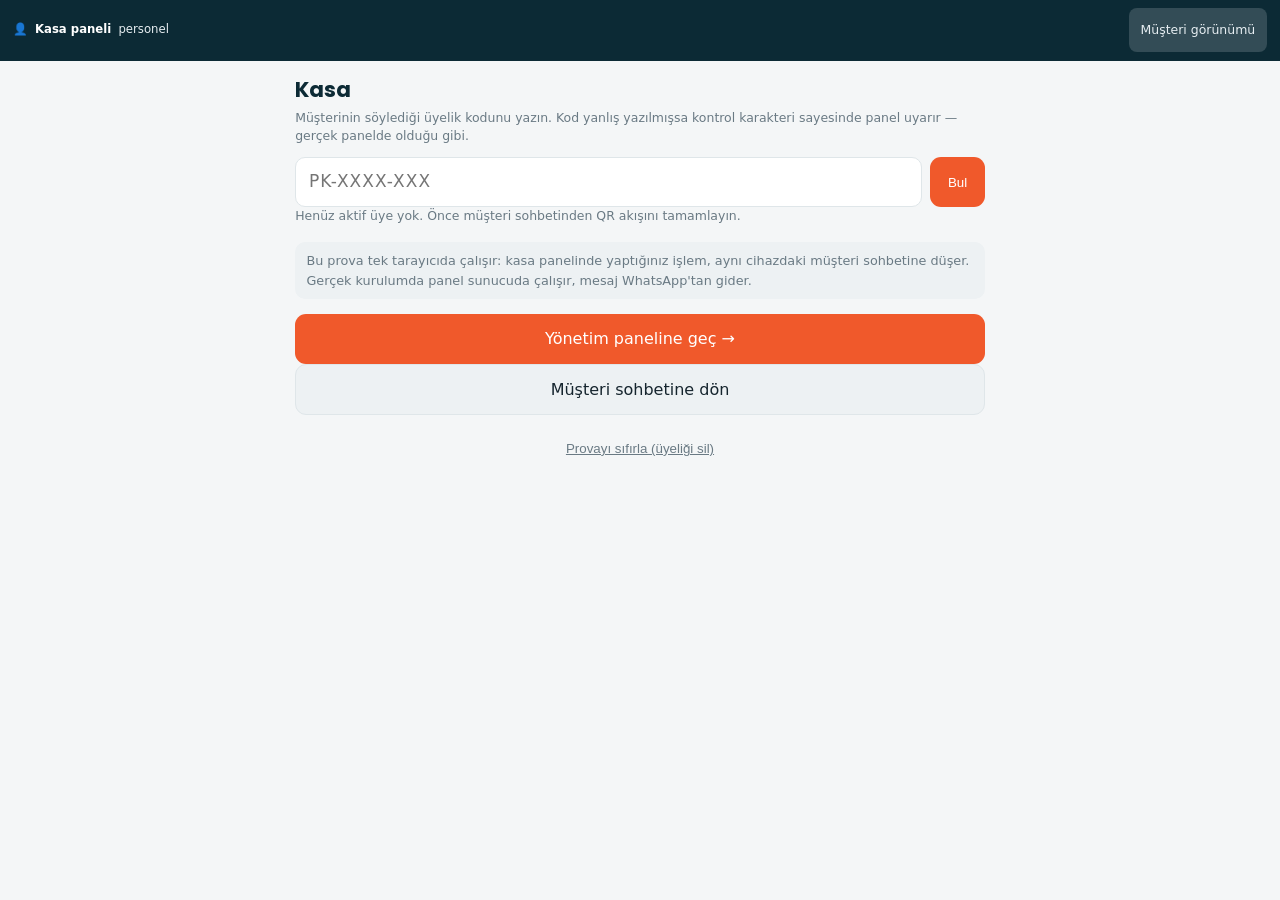
==== kasa/index.html @ e41f163e "Peçko sadakat provası: üye uygulaması sürümü Prova kendi deposuna taşındı. Önceki yeri, ilgisiz bir " ====
<!doctype html>
<html lang="tr">
<head>
<meta charset="utf-8">
<meta name="viewport" content="width=device-width, initial-scale=1, viewport-fit=cover">
<meta name="robots" content="noindex, nofollow">
<meta name="theme-color" content="#4A2C2A">
<link rel="icon" href="data:image/svg+xml,%3Csvg xmlns='http://www.w3.org/2000/svg' viewBox='0 0 100 100'%3E%3Ctext y='.9em' font-size='90'%3E%F0%9F%8E%82%3C/text%3E%3C/svg%3E">
<title>Kasa paneli · Peçko Fırın</title>
<link rel="stylesheet" href="../marka.css">
<link rel="stylesheet" href="../ortak.css">
<style>
.urlbar.staff{background:var(--cocoa)}
.codein{display:flex;gap:.5rem}
.codein input{flex:1;padding:.7rem .8rem;border:1px solid var(--line);border-radius:10px;font:inherit;
  font-size:17px;min-height:50px;letter-spacing:.06em;text-transform:uppercase;background:var(--card);color:var(--ink)}
.codein .btn{width:auto;flex:0 0 auto;padding:.7rem 1.1rem}
.tutar{display:grid;gap:.5rem;margin-top:.8rem}
.tutar label{font-size:.82rem;font-weight:600;color:var(--cocoa)}
/* Yalnızca tutar alanı: seçim kutusuna uygularsa kutu tüm satırı kaplar. */
.tutar input[type=number]{width:100%;padding:.7rem .8rem;border:1px solid var(--line);border-radius:10px;
  font:inherit;font-size:17px;min-height:50px;background:var(--card);color:var(--ink);text-align:right;
  font-variant-numeric:tabular-nums}
/* Bakiye kutusu kasadaki en kritik bilgi: ne kadarı kullanılabilir. */
.bkutu{border:1px solid var(--line);border-radius:12px;padding:.75rem .8rem;background:var(--card);
  margin-top:.7rem}
.bkutu .buyuk{font-size:1.5rem;font-weight:700;color:var(--cocoa);font-variant-numeric:tabular-nums}
.bkutu .satir{display:flex;align-items:baseline;gap:.5rem;font-size:.84rem;color:var(--muted)}
.bkutu .satir b{margin-left:auto;color:var(--ink);font-variant-numeric:tabular-nums}
.bkutu.yok{opacity:.55}
.sayac{display:flex;gap:.25rem;margin:.55rem 0 .2rem}
.sayac i{flex:1;height:9px;border-radius:999px;background:var(--line);font-style:normal}
.sayac i.on{background:var(--brand)}
</style>
</head>
<body>
<div class="app">
  <header class="urlbar staff">👤 <b>Kasa paneli</b><span>personel</span><a href="../sohbet/">Müşteri görünümü</a></header>
  <div class="body"><div class="pad">
    <h1>Kasa</h1>
    <p class="muted small">Müşterinin söylediği üyelik kodunu yazın. Kod yanlış yazılmışsa kontrol karakteri
      sayesinde panel uyarır — gerçek panelde olduğu gibi.</p>

    <form class="codein" id="lookup">
      <input id="kod" placeholder="PK-XXXX-XXX" autocapitalize="characters" autocomplete="off" spellcheck="false">
      <button class="btn btn-primary" type="submit">Bul</button>
    </form>
    <p class="err" id="err" hidden></p>
    <p class="small muted" id="hint"></p>

    <section class="panel" id="card" hidden>
      <div class="kv">
        <span>Üye <b id="c-code">—</b></span>
        <span>Telefon <b>+90 532 *** ** 67</b></span>
        <span>Instagram <b id="c-ig">—</b></span>
      </div>

      <div class="sayac" id="c-sayac" aria-hidden="true"></div>
      <p class="small muted" style="margin:.1rem 0 0">Alışveriş <b id="c-tur">0/10</b> ·
        bu turda <b id="c-turnet">0,00 TL</b><span id="c-tahmin"></span></p>

      <div class="bkutu" id="c-bkutu">
        <div class="satir">Hediye bakiye <b id="c-bakiye">0,00 TL</b></div>
        <div class="satir" id="c-skt-satir" hidden>Son kullanma <b id="c-skt">—</b></div>
        <div class="satir" id="c-kullanim-satir" hidden>Bu fişte kullanılabilir <b id="c-kullanim">0,00 TL</b></div>
      </div>

      <form class="tutar" id="satis">
        <label for="tutar">Alışveriş tutarı (TL)</label>
        <input id="tutar" type="number" inputmode="decimal" min="0" step="0.01" placeholder="0,00">
        <label class="check" id="bakiye-kutu" hidden>
          <input type="checkbox" id="bakiye-kullan">
          <span id="bakiye-etiket">Hediye bakiyeden düş</span>
        </label>
        <button class="btn btn-primary" type="submit">Alışverişi kaydet</button>
      </form>

      <div class="row">
        <button class="btn btn-sec" id="b-iade">İade işle</button>
        <button class="btn btn-sec" id="b-ig">Instagram paylaşımı geldi</button>
      </div>
      <p class="ok" id="ok" hidden></p>
      <p class="small muted" style="margin:.7rem 0 0">Ödeme alırken müşteriden numaranın son iki hanesini
        isteyin: <b>67</b>.</p>
    </section>

    <div class="note" style="margin-top:1rem">
      Bu prova tek tarayıcıda çalışır: kasa panelinde yaptığınız işlem, aynı cihazdaki müşteri sohbetine düşer.
      Gerçek kurulumda panel sunucuda çalışır, mesaj WhatsApp'tan gider.
    </div>
    <a class="btn btn-primary" href="../panel/">Yönetim paneline geç →</a>
    <a class="btn btn-sec" href="../sohbet/">Müşteri sohbetine dön</a>
    <button class="btn btn-ghost" id="reset" type="button">Provayı sıfırla (üyeliği sil)</button>
  </div></div>
</div>

<script src="../ortak.js"></script>
<script>
(function () {
  var P = window.PECKO, S = P.load();
  var err = document.getElementById('err'), ok = document.getElementById('ok');
  var card = document.getElementById('card'), hint = document.getElementById('hint');

  hint.textContent = S.status === 'active'
    ? 'Şu an kayıtlı üye: ' + S.code
    : 'Henüz aktif üye yok. Önce müşteri sohbetinden QR akışını tamamlayın.';

  function show(msg) { ok.textContent = msg; ok.hidden = false; err.hidden = true; }
  function fail(msg) { err.textContent = msg; err.hidden = false; ok.hidden = true; card.hidden = true; }

  function paint() {
    card.hidden = false;
    var tur = P.turDurumu(S), bakiye = P.aktifBakiye(S), ilk = P.ilkSonKullanma(S);
    document.getElementById('c-code').textContent = S.code;
    document.getElementById('c-ig').textContent = S.ig ? '@' + S.ig : '—';

    // Tur sayacı: 10 kutucuk, dolu olanlar tamamlanan alışverişler.
    var kutular = '';
    for (var i = 0; i < tur.uzunluk; i++) kutular += '<i class="' + (i < tur.alisveris ? 'on' : '') + '"></i>';
    document.getElementById('c-sayac').innerHTML = kutular;
    document.getElementById('c-tur').textContent = tur.alisveris + '/' + tur.uzunluk;
    document.getElementById('c-turnet').textContent = P.tlk(tur.netKurus);
    document.getElementById('c-tahmin').innerHTML = tur.alisveris
      ? ' · şimdi tamamlansa <b>' + P.tlk(tur.tahminiBakiyeKurus) + '</b> bakiye'
      : '';

    document.getElementById('c-bakiye').textContent = P.tlk(bakiye);
    document.getElementById('c-bkutu').classList.toggle('yok', !bakiye);
    var sktSatir = document.getElementById('c-skt-satir');
    sktSatir.hidden = !ilk;
    if (ilk) document.getElementById('c-skt').textContent = P.gunAdi(P.gunKodu(ilk.sonKullanmaTs));
    tutarDegisti();
  }

  // Tutar değiştikçe kullanılabilir bakiye yeniden hesaplanır: tavan brüt
  // tutarın %25'i olduğu için personel ne kadar düşebileceğini anında görür.
  function tutarDegisti() {
    var brut = P.kurus(document.getElementById('tutar').value);
    var kullanilabilir = P.kullanilabilir(S, brut);
    var satir = document.getElementById('c-kullanim-satir');
    var kutu = document.getElementById('bakiye-kutu');
    satir.hidden = !(brut > 0 && P.aktifBakiye(S) > 0);
    document.getElementById('c-kullanim').textContent = P.tlk(kullanilabilir);
    kutu.hidden = !kullanilabilir;
    document.getElementById('bakiye-etiket').textContent =
      'Hediye bakiyeden ' + P.tlk(kullanilabilir) + ' düş (tavan: tutarın %' +
      Math.round(P.CUZDAN.tavanOrani * 100) + "'i)";
    if (!kullanilabilir) document.getElementById('bakiye-kullan').checked = false;
  }
  document.getElementById('tutar').addEventListener('input', tutarDegisti);

  // Kasa panelinden gönderilen mesajlar sohbetin kutusuna bırakılır.
  // DİKKAT: burada P.load() çağrılmaz. Çağrılsaydı, çağıranın o ana kadar
  // yaptığı cüzdan değişiklikleri (alışveriş, bakiye düşümü) sessizce
  // kaybolurdu. Kaydetme sorumluluğu çağıranda.
  function toChat(text, sys, btn) {
    S.inbox = S.inbox || [];
    S.inbox.push({ text: text, sys: sys || null, btn: btn || null });
  }

  document.getElementById('lookup').addEventListener('submit', function (e) {
    e.preventDefault();
    var raw = document.getElementById('kod').value;
    var code = P.normalizeCode(raw);
    S = P.load();
    if (!code) { fail('Kod hatalı yazılmış görünüyor (kontrol karakteri uyuşmuyor). Müşteriden kodu tekrar isteyin.'); return; }
    if (S.status !== 'active' || S.code !== code) { fail('Bu koda ait aktif bir üye bulunamadı.'); return; }
    err.hidden = true; ok.hidden = true;
    paint();
  });

  /* --- alışveriş kaydı --- */
  document.getElementById('satis').addEventListener('submit', function (e) {
    e.preventDefault();
    S = P.load();
    var brut = P.kurus(document.getElementById('tutar').value);
    if (!brut) { fail('Alışveriş tutarını yazın.'); return; }
    var kullan = document.getElementById('bakiye-kullan').checked ? P.kullanilabilir(S, brut) : 0;

    var r = P.alisverisEkle(S, { brutKurus: brut, bakiyeKurus: kullan, kaynak: 'kasa' });
    P.event(S, 'Alışveriş ' + P.tlk(brut) + (kullan ? ' (bakiye ' + P.tlk(kullan) + ')' : '') +
      (r.sayildi ? ' · ' + r.tur.alisveris + '/' + r.tur.uzunluk : ' · aynı güne eklendi'), 'alisveris', 0);
    P.audit(S, 'alisveris.kaydedildi', P.tlk(brut) + (kullan ? ' · bakiye ' + P.tlk(kullan) : '') + ' · ' + S.code);

    toChat(P.MSG.purchase({ brutKurus: brut, bakiyeKurus: kullan, netKurus: brut - kullan,
      sayildi: r.sayildi, gunSayildi: r.alisveris.sayildi, tur: r.tur,
      turDoldu: !!r.parti, bakiye: P.aktifBakiye(S) }), 'Kasa: alışveriş işlendi');

    // Tur kapandıysa ödül bildirimi ayrı mesaj olarak gider: müşteri bunu
    // ekran görüntüsü alıp saklayabilsin.
    if (r.parti) {
      var g = S.cuzdan.gecmisTurlar[0];
      P.audit(S, 'tur.tamamlandi', 'tur ' + g.no + ' · ' + P.tlk(g.netKurus) + ' → ' + P.tlk(g.bakiyeKurus));
      toChat(P.MSG.cycleComplete({ netKurus: g.netKurus, bakiyeKurus: g.bakiyeKurus,
        sonKullanmaTs: r.parti.sonKullanmaTs }), 'Tur tamamlandı · hediye bakiye tanımlandı', 'puan');
    }
    P.save(S);
    S = P.load();
    document.getElementById('tutar').value = '';
    document.getElementById('bakiye-kullan').checked = false;
    paint();
    show(P.tlk(brut) + ' kaydedildi' + (kullan ? ', bakiyeden ' + P.tlk(kullan) + ' düşüldü' : '') + '.' +
      (r.parti ? ' 🎉 Tur tamamlandı: ' + P.tlk(r.parti.tutar) + ' hediye bakiye tanımlandı.' : ''));
  });

  /* --- iade --- */
  document.getElementById('b-iade').addEventListener('click', function () {
    S = P.load();
    var girilen = prompt('İade tutarı (TL). Bugünkü alışverişten düşülür:', '');
    if (girilen === null) return;
    var kurus = P.kurus(girilen);
    if (!kurus) { fail('Geçerli bir iade tutarı yazın.'); return; }
    var r = P.iadeEkle(S, { tutarKurus: kurus });
    if (!r.ok) { fail(r.sebep); return; }
    P.event(S, 'İade -' + P.tlk(r.dusulen) + (r.sayimDustu ? ' · alışveriş sayısı düştü' : ''), 'iade', 0);
    P.audit(S, 'iade.islendi', P.tlk(r.dusulen) + ' · ' + S.code);
    toChat(P.MSG.refund({ dusulen: r.dusulen, sayimDustu: r.sayimDustu,
      bakiyeKesinti: r.bakiyeKesinti, s: S }), 'Kasa: iade işlendi');
    P.save(S); S = P.load(); paint();
    show(P.tlk(r.dusulen) + ' iade işlendi.' + (r.sayimDustu ? ' Gün alt sınırın altına indiği için alışveriş sayısı bir azaldı.' : '') +
      (r.bakiyeKesinti ? ' Kazanılmış bakiyeden ' + P.tlk(r.bakiyeKesinti) + ' düşüldü.' : ''));
  });

  /* --- Instagram bonusu: bakiye verir --- */
  document.getElementById('b-ig').addEventListener('click', function () {
    S = P.load();
    var kurus = P.kurus(P.IG.storyTl);
    if (!S.ig) {
      S.claims = S.claims || [];
      S.claims.unshift({ id: Date.now(), kullanici: '(eşleşmedi)', tur: 'hikaye', durum: 'bekliyor',
        bakiyeKurus: kurus, tarih: P.today() + ' ' + P.now(), kaynak: 'ekran görüntüsü', gercek: true });
      P.audit(S, 'instagram.talep', 'eşleşmeyen paylaşım kuyruğa alındı');
      toChat(P.MSG.claimReceived(), 'Instagram: hesap kayıtlı değil, paylaşım personel kontrolüne düştü');
      P.save(S);
      show('Hesap kayıtlı olmadığı için paylaşım panelde onay bekliyor (Panel → Instagram).');
      return;
    }
    var parti = P.bakiyeVer(S, kurus, 'instagram');
    S.claims = S.claims || [];
    S.claims.unshift({ id: Date.now(), kullanici: '@' + S.ig, tur: 'hikaye', durum: 'onaylandı',
      bakiyeKurus: kurus, tarih: P.today() + ' ' + P.now(), kaynak: 'otomatik eşleşme', gercek: true });
    P.event(S, 'Instagram bonusu +' + P.tlk(kurus), 'instagram', 0);
    P.audit(S, 'instagram.otomatik', '@' + S.ig + ' · +' + P.tlk(kurus));
    show('Instagram hikayesi eşleşti, ' + P.tlk(kurus) + ' hediye bakiye eklendi.');
    toChat('Instagram hikayeniz algılandı, *' + P.tlk(kurus) + '* hediye bakiye kazandınız! 🎉\n' +
      'Toplam bakiyeniz: *' + P.tlk(P.aktifBakiye(S)) + '* · son kullanma ' +
      P.gunAdi(P.gunKodu(parti.sonKullanmaTs)),
      'Instagram: @' + S.ig + ' hesabımızı etiketledi · otomatik eşleşti');
    P.save(S); paint();
  });

  document.getElementById('reset').addEventListener('click', function () {
    P.reset();
    location.href = '../?nokta=KASA1';
  });

  if (S.status === 'active') { document.getElementById('kod').value = S.code; }
})();
</script>
</body>
</html>
---- marka.css ----
@import url("https://fonts.googleapis.com/css2?family=Poppins:wght@400;500;600;700&display=swap");
/* ============================================================================
   MARKA KATMANI — peckofirin.com.tr kurumsal kimliği.
   Renkler sitenin üst şeridi, arama düğmesi ve logosundan alındı.
   WhatsApp sohbet ekranı bilinçli olarak dışarıda: orası WhatsApp gibi
   görünmeli; oradan markaya bağlanan tek şey profil görselindeki logo.
   ========================================================================= */
:root{
  /* --- sitenin kendi renkleri --- */
  --marka-lacivert:#0C2A35;     /* üst şerit */
  --marka-lacivert-2:#15394A;   /* menü şeridi */
  --marka-turuncu:#F0592B;      /* arama düğmesi, birincil eylem */
  --marka-kirmizi:#E32227;      /* logodaki "fırın", uyarı vurgusu */

  /* --- uygulamaya dağıtılan roller --- */
  --marka-zemin:#F4F6F7;        /* sayfa zemini */
  --marka-kart:#FFFFFF;         /* kart / form zemini */
  --marka-gomme:#EDF1F3;        /* ikincil zemin, şerit */
  --marka-metin:#16252E;        /* ana metin */
  --marka-ikincil:#6A7A84;      /* ikincil metin */
  --marka-cizgi:#DFE6E9;        /* kenarlık */
  --marka-vurgu:var(--marka-turuncu);
  --marka-vurgu-koyu:#C8410F;   /* bağlantı, basılı hâl */
  --marka-koyu:var(--marka-lacivert);
  --marka-koyu-uzeri:#FFFFFF;

  /* --- yazı --- */
  --marka-yazi:Poppins,system-ui,-apple-system,"Segoe UI",Roboto,sans-serif;
  --marka-baslik:var(--marka-yazi);

  /* --- biçim: sitedeki kutular yumuşak ama keskin köşeli --- */
  --marka-yuvarlak:9px;

  /* --- logo: tek satır, üç yerde birden değişir ---
     Adres MUTLAK olmalı (https://… ya da /sadakat/logo.png gibi kökten).
     Göreli yol alt sayfalarda kırılır: logo <img> olarak eklendiği için
     adres belgeye göre çözülür, stil dosyasına göre değil. */
  --marka-logo:url("https://peckofirin.com.tr/images/pecko-logo.png");
  --marka-logo-yedek:🎂;
  --marka-logo-zemin:var(--marka-lacivert);
}

/* Marka değişkenlerini uygulamanın kendi belirteçlerine bağlar. */
:root{
  --bg:var(--marka-zemin);
  --card:var(--marka-kart);
  --sunk:var(--marka-gomme);
  --ink:var(--marka-metin);
  --muted:var(--marka-ikincil);
  --line:var(--marka-cizgi);
  --brand:var(--marka-vurgu);
  --brand-ink:var(--marka-vurgu-koyu);
  --cocoa:var(--marka-koyu);
  --radius:var(--marka-yuvarlak);
  --danger:var(--marka-kirmizi);
}
body{font-family:var(--marka-yazi)}
h1,h2,h3,.pbar b{font-family:var(--marka-baslik)}

/* --- logo yuvaları -------------------------------------------------------
   .marka-logo      → yuvarlak profil görseli (WhatsApp başlığı)
   .marka-yazi-logo → yatay kelime logosu (panel çubuğu, yönlendirme sayfası)
   Görsel yüklenemezse yedek karakter kalır; hotlink kesilirse sayfa bozulmaz. */
.marka-logo{
  display:grid;place-items:center;flex:0 0 auto;
  width:40px;height:40px;border-radius:50%;overflow:hidden;
  background:var(--marka-logo-zemin);
  font-size:1.05rem;line-height:1;color:#fff;
}
.marka-logo img{width:100%;height:100%;object-fit:contain;padding:5px;display:block}
.marka-yazi-logo{display:flex;align-items:center;flex:0 0 auto;height:26px;
  font:700 1rem/1 var(--marka-baslik);color:#fff;letter-spacing:-.01em}
.marka-yazi-logo img{height:100%;width:auto;display:block}
.marka-yazi-logo.buyuk{height:40px}
/* Logo beyaz "peçko" + kırmızı "fırın"dan oluşuyor: açık zeminde sol yarısı
   kaybolur. Açık yüzeylerde logo daima bu lacivert plakanın üzerinde durur. */
.logo-plaka{background:var(--marka-lacivert);display:flex;align-items:center;justify-content:center;
  padding:1.05rem 1rem}
---- ortak.css ----
/* Peçko sadakat akış provası — ortak stiller. Her ekranda tam ekran: sahada telefonla
   test edildiği için cihaz çerçevesi yok, uygulama ekranı doldurur. */
/* Marka renkleri marka.css'te; burada yalnızca WhatsApp ekranının kendi
   paleti ve duruma bağlı renkler durur. Marka belirteçleri burada yeniden
   tanımlanırsa marka.css'i ezer — bilerek tanımlanmıyor. */
:root{
  --ok:#2E7D32; --ok-bg:#E7F1E4;
  --wa-head:#1F6E5C; --wa-bed:#EBE2D8; --wa-in:#FFFFFF; --wa-out:#DCF8C6;
  --wa-ink:#1E2A25; --wa-meta:#7C8B84; --wa-link:#1B7EC2;
}
*{box-sizing:border-box}
/* display:flex/grid tanımlı bir elemanda [hidden] sessizce etkisiz kalır;
   gizlediğini sandığın kutu yer kaplamaya devam eder. Tek yerden kapatılır. */
[hidden]{display:none!important}
html,body{height:100%}
body{margin:0;background:var(--wa-bed);color:var(--ink);
  font:16px/1.5 system-ui,-apple-system,"Segoe UI",Roboto,sans-serif;
  /* Yatay çevirmede iOS'un metni büyütmesini ve gri dokunma parlamasını kapatır. */
  -webkit-text-size-adjust:100%;-webkit-tap-highlight-color:rgba(0,0,0,.06)}
a{color:var(--brand-ink)}
:focus-visible{outline:2px solid var(--brand);outline-offset:2px;border-radius:6px}

/* Ekran kabı: her boyutta tam ekran. dvh, iOS Safari'de adres çubuğu açılıp
   kapanırken ekranın alt kısmının kesilmesini önler. */
.app{height:100%;height:100dvh;display:flex;flex-direction:column;background:var(--wa-bed);
  overflow:hidden;width:100%}
/* Geniş ekranda satırlar aşırı uzamasın diye sohbet ortalanır — çerçeve yok. */
@media(min-width:900px){
  .thread,.chips,.composer,.pad{max-width:720px;margin-inline:auto;width:100%}
  .bar,.urlbar{padding-inline:max(.85rem,calc((100% - 720px) / 2))}
}

/* ---- başlık ---- */
.bar{background:var(--wa-head);color:#fff;display:flex;align-items:center;gap:.6rem;
  padding:calc(env(safe-area-inset-top,0px) + .55rem) .85rem .6rem;flex:0 0 auto}
.bar .back{color:#fff;text-decoration:none;font-size:1.25rem;line-height:1;margin-left:-.2rem}
.bar b{font-size:.95rem;font-weight:600;display:block;line-height:1.2}
.bar small{font-size:.7rem;opacity:.85;display:block}
.bar .prova{margin-left:auto;background:rgba(255,255,255,.2);border-radius:999px;padding:.12rem .5rem;
  font-size:.64rem;letter-spacing:.06em;text-transform:uppercase;font-weight:600;flex:0 0 auto}

/* ---- tarayıcı adres çubuğu taklidi (onay / puan sayfaları) ---- */
.urlbar{background:var(--marka-koyu);color:#E6EDF1;display:flex;align-items:center;gap:.45rem;flex:0 0 auto;
  padding:calc(env(safe-area-inset-top,0px) + .5rem) .8rem .55rem;font-size:.73rem}
.urlbar b{font-weight:600;color:#fff}
.urlbar a{margin-left:auto;color:#E6EDF1;text-decoration:none;background:rgba(255,255,255,.16);
  border-radius:8px;padding:.45rem .75rem;font-size:.78rem;min-height:44px;display:flex;align-items:center}

/* ---- kaydırılan gövde ---- */
.body{flex:1;overflow-y:auto;-webkit-overflow-scrolling:touch;overscroll-behavior:contain;background:var(--bg)}
.pad{padding:1rem .95rem calc(env(safe-area-inset-bottom,0px) + 1.6rem);background:var(--bg);min-height:100%}

h1{font-size:1.32rem;line-height:1.2;margin:0 0 .4rem;color:var(--cocoa);text-wrap:balance}
h2{font-size:1rem;margin:1.1rem 0 .45rem;color:var(--cocoa)}
p{margin:0 0 .7rem;font-size:.9rem}
.muted{color:var(--muted)}
.small{font-size:.78rem}
.note{background:var(--sunk);border-radius:10px;padding:.6rem .7rem;font-size:.8rem;color:var(--muted);
  margin:0 0 .9rem}

/* ---- sohbet ---- */
.thread{flex:1;overflow-y:auto;-webkit-overflow-scrolling:touch;overscroll-behavior:contain;
  padding:.8rem .7rem 1rem;display:flex;flex-direction:column;gap:.45rem;
  background:var(--wa-bed);color:var(--wa-ink)}
.sys{align-self:center;background:#FBF3D9;color:#6B5B3A;font-size:.76rem;line-height:1.38;
  padding:.35rem .62rem;border-radius:7px;text-align:center;max-width:90%;box-shadow:0 1px 1px rgba(0,0,0,.06)}
.msg{max-width:85%;padding:.5rem .68rem .34rem;border-radius:10px;font-size:.945rem;line-height:1.45;
  box-shadow:0 1px 1px rgba(0,0,0,.09);white-space:pre-wrap;word-wrap:break-word}
.msg.in{align-self:flex-start;background:var(--wa-in);border-top-left-radius:2px}
.msg.out{align-self:flex-end;background:var(--wa-out);border-top-right-radius:2px}
.msg .t{display:block;text-align:right;font-size:.63rem;color:var(--wa-meta);margin-top:.15rem;
  font-variant-numeric:tabular-nums}
.msg b{font-weight:600}
.msg a.cta{display:flex;align-items:center;justify-content:center;margin-top:.45rem;padding:.6rem;
  min-height:44px;border-top:1px solid #E6E9E8;color:var(--wa-link);font-weight:600;font-size:.92rem;
  text-decoration:none}
/* Fotoğraf balonu: görsel balonun içinde, alt yazısı varsa altında. */
.msg.foto{padding:.22rem .22rem .3rem;max-width:72%}
.msg.foto img{display:block;width:100%;max-height:300px;object-fit:cover;border-radius:8px;background:#DDD6CE}
.msg.foto .cap{display:block;padding:.3rem .45rem 0;font-size:.86rem}
.msg.foto .t{padding-right:.35rem}

/* Ek sayfası: fotoğraf seç ya da hazır bir senaryo dene. */
.sheet{position:fixed;inset:0;z-index:40;display:flex;align-items:flex-end;justify-content:center;
  background:rgba(20,16,14,.45);padding:0}
.sheet[hidden]{display:none}
.sheet-in{background:var(--card);width:100%;max-width:720px;border-radius:16px 16px 0 0;
  padding:.9rem .85rem calc(env(safe-area-inset-bottom,0px) + .9rem);
  max-height:80vh;max-height:80dvh;overflow:auto;animation:sheetUp .22s ease-out}
@keyframes sheetUp{from{transform:translateY(18px);opacity:.6}to{transform:none;opacity:1}}
@media(prefers-reduced-motion:reduce){.sheet-in{animation:none}}
.sheet-in h3{margin:.1rem 0 .2rem;font-size:1rem;color:var(--cocoa)}
.sheet-in p.small{margin:0 0 .7rem}
.sheet-in .kapat{position:absolute;right:.9rem;top:.75rem;border:0;background:transparent;font-size:1.3rem;
  color:var(--muted);cursor:pointer;min-height:44px;min-width:44px}
.senaryo{display:grid;gap:.4rem;margin:.55rem 0 0}
.senaryo button{display:flex;gap:.6rem;align-items:center;text-align:left;border:1px solid var(--line);
  background:var(--card);border-radius:11px;padding:.6rem .7rem;min-height:52px;font:inherit;font-size:.86rem;
  color:var(--ink);cursor:pointer}
.senaryo button:active{background:var(--sunk)}
.senaryo button i{font-style:normal;font-size:1.15rem;flex:0 0 auto}
.senaryo button span{display:block;font-size:.76rem;color:var(--muted);margin-top:.1rem}

.typing{align-self:flex-start;background:var(--wa-in);border-radius:9px;border-top-left-radius:2px;
  padding:.55rem .7rem;box-shadow:0 1px 1px rgba(0,0,0,.09);display:flex;gap:4px}
.typing i{width:6px;height:6px;border-radius:50%;background:#B9C3BE;animation:bl 1.1s infinite}
.typing i:nth-child(2){animation-delay:.18s}.typing i:nth-child(3){animation-delay:.36s}
@keyframes bl{0%,60%,100%{opacity:.35}30%{opacity:1}}

.chips{display:flex;gap:.4rem;overflow-x:auto;overscroll-behavior-x:contain;padding:.5rem .55rem;
  background:#F2EDE6;border-top:1px solid #DED5CB;flex:0 0 auto;scrollbar-width:none;
  -webkit-mask-image:linear-gradient(90deg,#000 0,#000 calc(100% - 28px),transparent 100%);
  mask-image:linear-gradient(90deg,#000 0,#000 calc(100% - 28px),transparent 100%)}
.chips::-webkit-scrollbar{display:none}
.chips:empty{display:none}
.chips button{flex:0 0 auto;border:1px solid #CFDAD4;background:#fff;color:#1F6E5C;border-radius:19px;
  padding:0 .85rem;min-height:38px;font:600 .8rem/1 inherit;cursor:pointer;white-space:nowrap;
  -webkit-user-select:none;user-select:none}
.composer{background:#F2EDE6;border-top:1px solid #DED5CB;flex:0 0 auto;display:flex;gap:.45rem;
  align-items:flex-end;padding:.5rem .55rem calc(env(safe-area-inset-bottom,0px) + .5rem)}
.composer textarea{flex:1;background:#fff;border:0;border-radius:20px;padding:.6rem .9rem;font:inherit;
  /* 16px altına düşmemeli: iOS Safari odakta sayfayı yakınlaştırır ve düzen bozulur. */
  font-size:16px;line-height:1.4;resize:none;
  /* İki satır tam görünsün: 2 × 22.4px satır + 19.2px dikey dolgu. */
  height:64px;min-height:64px;max-height:120px;color:var(--wa-ink)}
.send{width:46px;height:46px;border-radius:50%;border:0;background:#25D366;color:#fff;font-size:1.15rem;
  cursor:pointer;flex:0 0 auto;display:grid;place-items:center}
/* Ek (fiş fotoğrafı) düğmesi: WhatsApp'taki ataç, yazı kutusunun solunda. */
.clip{width:46px;height:46px;border-radius:50%;border:0;background:#fff;color:#54656F;font-size:1.2rem;
  cursor:pointer;flex:0 0 auto;display:grid;place-items:center;box-shadow:0 1px 1px rgba(0,0,0,.09)}
.clip:active{background:#ECE5DD}
.send.ready{animation:pulse 1.6s infinite}
@keyframes pulse{0%,100%{box-shadow:0 0 0 0 rgba(37,211,102,.5)}50%{box-shadow:0 0 0 9px rgba(37,211,102,0)}}

/* ---- formlar ---- */
.check{display:flex;gap:.6rem;align-items:flex-start;font-size:.87rem;line-height:1.45;
  padding:.75rem .7rem;min-height:52px;border:1px solid var(--line);border-radius:11px;margin-bottom:.55rem;
  background:var(--card);cursor:pointer;-webkit-tap-highlight-color:transparent}
.check:active{background:var(--sunk)}
.check input{margin-top:.1rem;accent-color:var(--brand);width:24px;height:24px;flex:0 0 auto}
.check.opt{border-style:dashed}
label.txt{display:block;font-size:.83rem;margin-bottom:.7rem}
label.txt input{width:100%;margin-top:.3rem;padding:.7rem .8rem;border:1px solid var(--line);
  border-radius:10px;font:inherit;font-size:16px;min-height:48px;background:var(--card);color:var(--ink)}
.btn{display:flex;align-items:center;justify-content:center;width:100%;border:0;border-radius:11px;
  padding:.8rem .9rem;min-height:50px;text-align:center;font:600 .95rem/1.25 inherit;cursor:pointer;
  text-decoration:none}
.btn-primary{background:var(--brand);color:#fff}
.btn-sec{background:var(--sunk);color:var(--ink);border:1px solid var(--line)}
.btn-ghost{background:transparent;color:var(--muted);text-decoration:underline;margin-top:.5rem}
.btn[disabled]{opacity:.5;cursor:not-allowed}
.err{background:#FBE9E7;color:#B3261E;border-radius:9px;padding:.55rem .7rem;font-size:.82rem;
  margin-bottom:.6rem}
.ok{background:var(--ok-bg);color:var(--ok);border-radius:9px;padding:.55rem .7rem;font-size:.82rem;
  margin-bottom:.6rem}
details.legal{border:1px solid var(--line);border-radius:10px;background:var(--card);padding:.6rem .7rem;
  margin-bottom:.9rem;font-size:.82rem}
details.legal summary{cursor:pointer;font-weight:600;color:var(--cocoa);min-height:44px;
  display:flex;align-items:center;gap:.5rem;-webkit-tap-highlight-color:transparent;list-style:none}
details.legal summary::-webkit-details-marker{display:none}
/* display:flex yerleşik üçgeni kaldırıyor; katlanabilir olduğu belli olsun diye kendi okumuz. */
details.legal summary::after{content:"⌄";margin-left:auto;font-size:1.3rem;line-height:1;
  color:var(--muted);transition:transform .18s ease}
details.legal[open] summary::after{transform:rotate(180deg)}
details.legal h3{font-size:.85rem;margin:.8rem 0 .25rem;color:var(--cocoa)}
details.legal p,details.legal li{font-size:.8rem;line-height:1.5;color:var(--muted)}

/* ---- puan sayfası ---- */
.codebox{background:var(--cocoa);color:#FBF6EE;border-radius:var(--radius);padding:.9rem;text-align:center;
  margin-bottom:.9rem}
.codebox .c{font:700 1.5rem/1.1 ui-monospace,SFMono-Regular,Menlo,monospace;letter-spacing:.06em}
.codebox small{opacity:.8;font-size:.75rem}
.stamps{display:grid;grid-template-columns:repeat(5,1fr);gap:.45rem;margin:.2rem 0 1rem}
.stamps i{aspect-ratio:1;border-radius:50%;border:1.5px dashed var(--line);display:grid;place-items:center;
  font-size:1.15rem;font-style:normal;background:var(--card)}
.stamps i.on{border:0;background:var(--brand);color:#fff}
.rw{display:flex;gap:.6rem;align-items:center;border:1px solid var(--line);border-radius:11px;
  padding:.65rem .7rem;font-size:.87rem;margin-bottom:.45rem;background:var(--card)}
.rw .cost{margin-left:auto;font-weight:600;font-variant-numeric:tabular-nums;white-space:nowrap;
  font-size:.82rem}
.rw.ready{border-color:var(--ok);background:var(--ok-bg)}

/* ---- durum belirteçleri (puan sayfası ve panel ortak) ---- */
.tag{display:inline-block;border-radius:999px;padding:.15em .55em;font-size:.7rem;font-weight:600}
.tag.ok{background:var(--ok-bg);color:var(--ok)}
.tag.bek{background:#FAF0D8;color:#8A5D0B}
.tag.sil{background:#F3EDE9;color:var(--muted)}
.tag.red{background:#FBE9E7;color:#B3261E}

/* ---- harcama seviyesi ---- */
.seviye{border:1px solid var(--line);border-radius:var(--radius);padding:.75rem .8rem;background:var(--card);
  margin-bottom:.9rem}
.sv-ust{display:flex;align-items:baseline;gap:.6rem;margin-bottom:.5rem}
.sv-ust b{font-size:1.05rem;color:var(--cocoa)}
.sv-ust .cost{margin-left:auto;font-size:.78rem;color:var(--muted);font-weight:600}
.sv-cubuk{height:8px;border-radius:999px;background:var(--line);overflow:hidden}
.sv-cubuk i{display:block;height:100%;border-radius:999px;background:var(--brand);
  transition:width .4s ease}
@media(prefers-reduced-motion:reduce){.sv-cubuk i{transition:none}}

/* ---- kasa paneli ---- */
.panel{background:var(--card);border:1px solid var(--line);border-radius:var(--radius);padding:.85rem .9rem;
  margin-bottom:.8rem}
.kv{display:flex;flex-wrap:wrap;gap:.35rem .9rem;font-size:.84rem;color:var(--muted)}
.kv b{color:var(--ink)}
.row{display:flex;flex-wrap:wrap;gap:.45rem;margin-top:.7rem}
.row .btn{width:auto;flex:1 1 140px;padding:.6rem .7rem;font-size:.85rem}
@media(prefers-reduced-motion:reduce){*{animation:none!important;transition:none!important}}
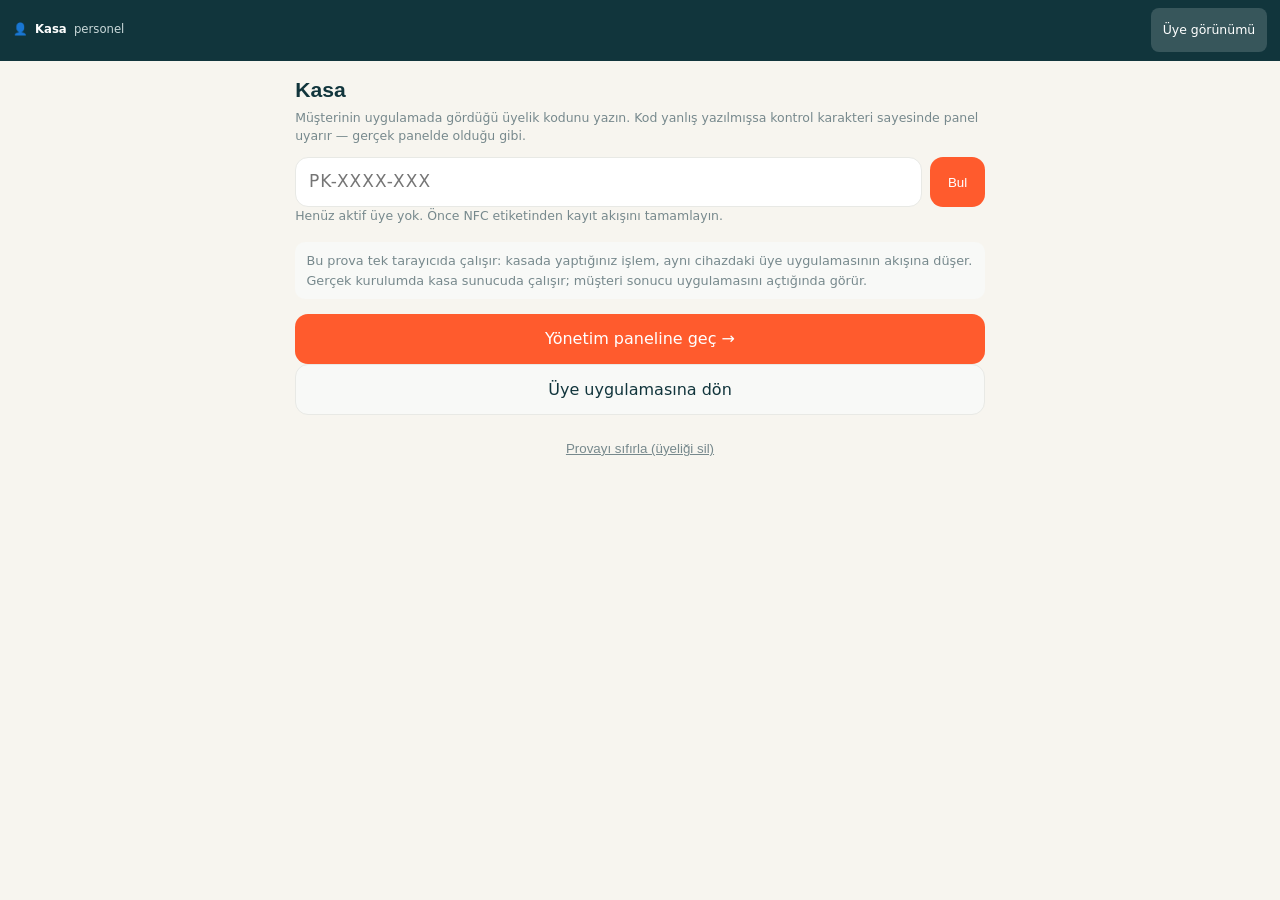
==== commit 7d532610: "Sohbet kaldırıldı; kasa ve panel ikinci sürüme göre yazıldı İkinci sürümde gelen WhatsApp kanalı yok" ====
--- a/kasa/index.html
+++ b/kasa/index.html
@@ -4,42 +4,43 @@
 <meta charset="utf-8">
 <meta name="viewport" content="width=device-width, initial-scale=1, viewport-fit=cover">
 <meta name="robots" content="noindex, nofollow">
-<meta name="theme-color" content="#4A2C2A">
-<link rel="icon" href="data:image/svg+xml,%3Csvg xmlns='http://www.w3.org/2000/svg' viewBox='0 0 100 100'%3E%3Ctext y='.9em' font-size='90'%3E%F0%9F%8E%82%3C/text%3E%3C/svg%3E">
-<title>Kasa paneli · Peçko Fırın</title>
+<meta name="theme-color" content="#11353C">
+<link rel="icon" href="../simge.svg" type="image/svg+xml">
+<title>Kasa · Peçko Fırın</title>
 <link rel="stylesheet" href="../marka.css">
 <link rel="stylesheet" href="../ortak.css">
 <style>
 .urlbar.staff{background:var(--cocoa)}
 .codein{display:flex;gap:.5rem}
-.codein input{flex:1;padding:.7rem .8rem;border:1px solid var(--line);border-radius:10px;font:inherit;
+.codein input{flex:1;padding:.7rem .8rem;border:1px solid var(--line);border-radius:var(--radius);font:inherit;
   font-size:17px;min-height:50px;letter-spacing:.06em;text-transform:uppercase;background:var(--card);color:var(--ink)}
 .codein .btn{width:auto;flex:0 0 auto;padding:.7rem 1.1rem}
 .tutar{display:grid;gap:.5rem;margin-top:.8rem}
 .tutar label{font-size:.82rem;font-weight:600;color:var(--cocoa)}
 /* Yalnızca tutar alanı: seçim kutusuna uygularsa kutu tüm satırı kaplar. */
-.tutar input[type=number]{width:100%;padding:.7rem .8rem;border:1px solid var(--line);border-radius:10px;
+.tutar input[type=number]{width:100%;padding:.7rem .8rem;border:1px solid var(--line);border-radius:var(--radius);
   font:inherit;font-size:17px;min-height:50px;background:var(--card);color:var(--ink);text-align:right;
   font-variant-numeric:tabular-nums}
 /* Bakiye kutusu kasadaki en kritik bilgi: ne kadarı kullanılabilir. */
-.bkutu{border:1px solid var(--line);border-radius:12px;padding:.75rem .8rem;background:var(--card);
+.bkutu{border:1px solid var(--line);border-radius:var(--radius);padding:.75rem .8rem;background:var(--card);
   margin-top:.7rem}
-.bkutu .buyuk{font-size:1.5rem;font-weight:700;color:var(--cocoa);font-variant-numeric:tabular-nums}
+.bkutu .buyuk{font-size:1.5rem;font-weight:800;color:var(--cocoa);font-variant-numeric:tabular-nums}
 .bkutu .satir{display:flex;align-items:baseline;gap:.5rem;font-size:.84rem;color:var(--muted)}
 .bkutu .satir b{margin-left:auto;color:var(--ink);font-variant-numeric:tabular-nums}
 .bkutu.yok{opacity:.55}
 .sayac{display:flex;gap:.25rem;margin:.55rem 0 .2rem}
 .sayac i{flex:1;height:9px;border-radius:999px;background:var(--line);font-style:normal}
 .sayac i.on{background:var(--brand)}
+.ust-bilgi{margin:.1rem 0 0}
 </style>
 </head>
 <body>
 <div class="app">
-  <header class="urlbar staff">👤 <b>Kasa paneli</b><span>personel</span><a href="../sohbet/">Müşteri görünümü</a></header>
+  <header class="urlbar staff">👤 <b>Kasa</b><span>personel</span><a href="../puan/">Üye görünümü</a></header>
   <div class="body"><div class="pad">
     <h1>Kasa</h1>
-    <p class="muted small">Müşterinin söylediği üyelik kodunu yazın. Kod yanlış yazılmışsa kontrol karakteri
-      sayesinde panel uyarır — gerçek panelde olduğu gibi.</p>
+    <p class="muted small">Müşterinin uygulamada gördüğü üyelik kodunu yazın. Kod yanlış yazılmışsa kontrol
+      karakteri sayesinde panel uyarır — gerçek panelde olduğu gibi.</p>
 
     <form class="codein" id="lookup">
       <input id="kod" placeholder="PK-XXXX-XXX" autocapitalize="characters" autocomplete="off" spellcheck="false">
@@ -51,12 +52,11 @@
     <section class="panel" id="card" hidden>
       <div class="kv">
         <span>Üye <b id="c-code">—</b></span>
-        <span>Telefon <b>+90 532 *** ** 67</b></span>
-        <span>Instagram <b id="c-ig">—</b></span>
+        <span>Telefon <b id="c-tel">—</b></span>
       </div>
 
       <div class="sayac" id="c-sayac" aria-hidden="true"></div>
-      <p class="small muted" style="margin:.1rem 0 0">Alışveriş <b id="c-tur">0/10</b> ·
+      <p class="small muted ust-bilgi">Alışveriş <b id="c-tur">0/10</b> ·
         bu turda <b id="c-turnet">0,00 TL</b><span id="c-tahmin"></span></p>
 
       <div class="bkutu" id="c-bkutu">
@@ -77,19 +77,17 @@
 
       <div class="row">
         <button class="btn btn-sec" id="b-iade">İade işle</button>
-        <button class="btn btn-sec" id="b-ig">Instagram paylaşımı geldi</button>
       </div>
       <p class="ok" id="ok" hidden></p>
-      <p class="small muted" style="margin:.7rem 0 0">Ödeme alırken müşteriden numaranın son iki hanesini
-        isteyin: <b>67</b>.</p>
+      <p class="small muted" id="dogrulama"></p>
     </section>
 
     <div class="note" style="margin-top:1rem">
-      Bu prova tek tarayıcıda çalışır: kasa panelinde yaptığınız işlem, aynı cihazdaki müşteri sohbetine düşer.
-      Gerçek kurulumda panel sunucuda çalışır, mesaj WhatsApp'tan gider.
+      Bu prova tek tarayıcıda çalışır: kasada yaptığınız işlem, aynı cihazdaki üye uygulamasının akışına düşer.
+      Gerçek kurulumda kasa sunucuda çalışır; müşteri sonucu uygulamasını açtığında görür.
     </div>
     <a class="btn btn-primary" href="../panel/">Yönetim paneline geç →</a>
-    <a class="btn btn-sec" href="../sohbet/">Müşteri sohbetine dön</a>
+    <a class="btn btn-sec" href="../puan/">Üye uygulamasına dön</a>
     <button class="btn btn-ghost" id="reset" type="button">Provayı sıfırla (üyeliği sil)</button>
   </div></div>
 </div>
@@ -103,7 +101,7 @@
 
   hint.textContent = S.status === 'active'
     ? 'Şu an kayıtlı üye: ' + S.code
-    : 'Henüz aktif üye yok. Önce müşteri sohbetinden QR akışını tamamlayın.';
+    : 'Henüz aktif üye yok. Önce NFC etiketinden kayıt akışını tamamlayın.';
 
   function show(msg) { ok.textContent = msg; ok.hidden = false; err.hidden = true; }
   function fail(msg) { err.textContent = msg; err.hidden = false; ok.hidden = true; card.hidden = true; }
@@ -112,7 +110,7 @@
     card.hidden = false;
     var tur = P.turDurumu(S), bakiye = P.aktifBakiye(S), ilk = P.ilkSonKullanma(S);
     document.getElementById('c-code').textContent = S.code;
-    document.getElementById('c-ig').textContent = S.ig ? '@' + S.ig : '—';
+    document.getElementById('c-tel').textContent = S.phone ? P.telMaske(S.phone) : '—';
 
     // Tur sayacı: 10 kutucuk, dolu olanlar tamamlanan alışverişler.
     var kutular = '';
@@ -129,6 +127,13 @@
     var sktSatir = document.getElementById('c-skt-satir');
     sktSatir.hidden = !ilk;
     if (ilk) document.getElementById('c-skt').textContent = P.gunAdi(P.gunKodu(ilk.sonKullanmaTs));
+
+    // Kimlik doğrulaması numaranın son iki hanesiyle yapılıyor; numara yoksa
+    // uydurma bir hane göstermek personeli yanlış yönlendirir.
+    var son2 = S.phone ? String(S.phone).slice(-2) : null;
+    document.getElementById('dogrulama').innerHTML = son2
+      ? 'Ödeme alırken müşteriden numarasının son iki hanesini isteyin: <b>' + P.esc(son2) + '</b>.'
+      : '';
     tutarDegisti();
   }
 
@@ -149,15 +154,6 @@
   }
   document.getElementById('tutar').addEventListener('input', tutarDegisti);
 
-  // Kasa panelinden gönderilen mesajlar sohbetin kutusuna bırakılır.
-  // DİKKAT: burada P.load() çağrılmaz. Çağrılsaydı, çağıranın o ana kadar
-  // yaptığı cüzdan değişiklikleri (alışveriş, bakiye düşümü) sessizce
-  // kaybolurdu. Kaydetme sorumluluğu çağıranda.
-  function toChat(text, sys, btn) {
-    S.inbox = S.inbox || [];
-    S.inbox.push({ text: text, sys: sys || null, btn: btn || null });
-  }
-
   document.getElementById('lookup').addEventListener('submit', function (e) {
     e.preventDefault();
     var raw = document.getElementById('kod').value;
@@ -178,21 +174,16 @@
     var kullan = document.getElementById('bakiye-kullan').checked ? P.kullanilabilir(S, brut) : 0;
 
     var r = P.alisverisEkle(S, { brutKurus: brut, bakiyeKurus: kullan, kaynak: 'kasa' });
+    // İkinci sürümde müşteriye mesaj gitmiyor: sonucu uygulamasını açtığında
+    // görüyor. Kasanın işi bu yüzden uygulamanın akışına yazmakla bitiyor.
     P.event(S, 'Alışveriş ' + P.tlk(brut) + (kullan ? ' (bakiye ' + P.tlk(kullan) + ')' : '') +
       (r.sayildi ? ' · ' + r.tur.alisveris + '/' + r.tur.uzunluk : ' · aynı güne eklendi'), 'alisveris', 0);
     P.audit(S, 'alisveris.kaydedildi', P.tlk(brut) + (kullan ? ' · bakiye ' + P.tlk(kullan) : '') + ' · ' + S.code);
 
-    toChat(P.MSG.purchase({ brutKurus: brut, bakiyeKurus: kullan, netKurus: brut - kullan,
-      sayildi: r.sayildi, gunSayildi: r.alisveris.sayildi, tur: r.tur,
-      turDoldu: !!r.parti, bakiye: P.aktifBakiye(S) }), 'Kasa: alışveriş işlendi');
-
-    // Tur kapandıysa ödül bildirimi ayrı mesaj olarak gider: müşteri bunu
-    // ekran görüntüsü alıp saklayabilsin.
     if (r.parti) {
       var g = S.cuzdan.gecmisTurlar[0];
+      P.event(S, 'Tur ' + g.no + ' tamamlandı · ' + P.tlk(g.bakiyeKurus) + ' hediye bakiye tanımlandı', 'odul', 0);
       P.audit(S, 'tur.tamamlandi', 'tur ' + g.no + ' · ' + P.tlk(g.netKurus) + ' → ' + P.tlk(g.bakiyeKurus));
-      toChat(P.MSG.cycleComplete({ netKurus: g.netKurus, bakiyeKurus: g.bakiyeKurus,
-        sonKullanmaTs: r.parti.sonKullanmaTs }), 'Tur tamamlandı · hediye bakiye tanımlandı', 'puan');
     }
     P.save(S);
     S = P.load();
@@ -212,41 +203,12 @@
     if (!kurus) { fail('Geçerli bir iade tutarı yazın.'); return; }
     var r = P.iadeEkle(S, { tutarKurus: kurus });
     if (!r.ok) { fail(r.sebep); return; }
-    P.event(S, 'İade -' + P.tlk(r.dusulen) + (r.sayimDustu ? ' · alışveriş sayısı düştü' : ''), 'iade', 0);
+    P.event(S, 'İade -' + P.tlk(r.dusulen) + (r.sayimDustu ? ' · alışveriş sayısı düştü' : '') +
+      (r.bakiyeKesinti ? ' · bakiyeden ' + P.tlk(r.bakiyeKesinti) + ' geri alındı' : ''), 'iade', 0);
     P.audit(S, 'iade.islendi', P.tlk(r.dusulen) + ' · ' + S.code);
-    toChat(P.MSG.refund({ dusulen: r.dusulen, sayimDustu: r.sayimDustu,
-      bakiyeKesinti: r.bakiyeKesinti, s: S }), 'Kasa: iade işlendi');
     P.save(S); S = P.load(); paint();
     show(P.tlk(r.dusulen) + ' iade işlendi.' + (r.sayimDustu ? ' Gün alt sınırın altına indiği için alışveriş sayısı bir azaldı.' : '') +
       (r.bakiyeKesinti ? ' Kazanılmış bakiyeden ' + P.tlk(r.bakiyeKesinti) + ' düşüldü.' : ''));
-  });
-
-  /* --- Instagram bonusu: bakiye verir --- */
-  document.getElementById('b-ig').addEventListener('click', function () {
-    S = P.load();
-    var kurus = P.kurus(P.IG.storyTl);
-    if (!S.ig) {
-      S.claims = S.claims || [];
-      S.claims.unshift({ id: Date.now(), kullanici: '(eşleşmedi)', tur: 'hikaye', durum: 'bekliyor',
-        bakiyeKurus: kurus, tarih: P.today() + ' ' + P.now(), kaynak: 'ekran görüntüsü', gercek: true });
-      P.audit(S, 'instagram.talep', 'eşleşmeyen paylaşım kuyruğa alındı');
-      toChat(P.MSG.claimReceived(), 'Instagram: hesap kayıtlı değil, paylaşım personel kontrolüne düştü');
-      P.save(S);
-      show('Hesap kayıtlı olmadığı için paylaşım panelde onay bekliyor (Panel → Instagram).');
-      return;
-    }
-    var parti = P.bakiyeVer(S, kurus, 'instagram');
-    S.claims = S.claims || [];
-    S.claims.unshift({ id: Date.now(), kullanici: '@' + S.ig, tur: 'hikaye', durum: 'onaylandı',
-      bakiyeKurus: kurus, tarih: P.today() + ' ' + P.now(), kaynak: 'otomatik eşleşme', gercek: true });
-    P.event(S, 'Instagram bonusu +' + P.tlk(kurus), 'instagram', 0);
-    P.audit(S, 'instagram.otomatik', '@' + S.ig + ' · +' + P.tlk(kurus));
-    show('Instagram hikayesi eşleşti, ' + P.tlk(kurus) + ' hediye bakiye eklendi.');
-    toChat('Instagram hikayeniz algılandı, *' + P.tlk(kurus) + '* hediye bakiye kazandınız! 🎉\n' +
-      'Toplam bakiyeniz: *' + P.tlk(P.aktifBakiye(S)) + '* · son kullanma ' +
-      P.gunAdi(P.gunKodu(parti.sonKullanmaTs)),
-      'Instagram: @' + S.ig + ' hesabımızı etiketledi · otomatik eşleşti');
-    P.save(S); paint();
   });
 
   document.getElementById('reset').addEventListener('click', function () {
--- a/marka.css
+++ b/marka.css
@@ -1,35 +1,48 @@
-@import url("https://fonts.googleapis.com/css2?family=Poppins:wght@400;500;600;700&display=swap");
 /* ============================================================================
-   MARKA KATMANI — peckofirin.com.tr kurumsal kimliği.
-   Renkler sitenin üst şeridi, arama düğmesi ve logosundan alındı.
+   MARKA KATMANI — onaylanan tasarım paketi (pecko-loyalty-ui-package).
+   Renkler, yarıçap ve yazı tipi üye uygulamasıyla (uygulama.css) birebir aynı;
+   kasa ve panel ekranları da aynı üründen çıkmış görünsün diye buradan
+   besleniyor. Daha önce buradaki palet doğrudan web sitesinden alınmıştı ve
+   pakete yakın ama eşit değildi: iki turuncu, iki lacivert vardı.
    WhatsApp sohbet ekranı bilinçli olarak dışarıda: orası WhatsApp gibi
    görünmeli; oradan markaya bağlanan tek şey profil görselindeki logo.
    ========================================================================= */
 :root{
   /* --- sitenin kendi renkleri --- */
-  --marka-lacivert:#0C2A35;     /* üst şerit */
-  --marka-lacivert-2:#15394A;   /* menü şeridi */
-  --marka-turuncu:#F0592B;      /* arama düğmesi, birincil eylem */
-  --marka-kirmizi:#E32227;      /* logodaki "fırın", uyarı vurgusu */
+  --marka-lacivert:#11353C;     /* paketin --ink değeri */
+  --marka-lacivert-2:#274950;   /* paketin --ink-2 değeri */
+  --marka-turuncu:#FF5B2D;      /* paketin --turuncu değeri: birincil eylem */
+  --marka-kirmizi:#B54B38;      /* yıkıcı eylem, hata */
 
   /* --- uygulamaya dağıtılan roller --- */
-  --marka-zemin:#F4F6F7;        /* sayfa zemini */
+  --marka-zemin:#F7F5EF;        /* paketin --krem değeri */
   --marka-kart:#FFFFFF;         /* kart / form zemini */
-  --marka-gomme:#EDF1F3;        /* ikincil zemin, şerit */
-  --marka-metin:#16252E;        /* ana metin */
-  --marka-ikincil:#6A7A84;      /* ikincil metin */
-  --marka-cizgi:#DFE6E9;        /* kenarlık */
+  --marka-gomme:#F8F9F7;        /* paketin --gomme değeri */
+  --marka-metin:#11353C;        /* ana metin */
+  --marka-ikincil:#77898D;      /* ikincil metin */
+  --marka-cizgi:#E8E9E5;        /* kenarlık */
   --marka-vurgu:var(--marka-turuncu);
-  --marka-vurgu-koyu:#C8410F;   /* bağlantı, basılı hâl */
+  --marka-vurgu-koyu:#D8431B;   /* bağlantı, basılı hâl */
   --marka-koyu:var(--marka-lacivert);
   --marka-koyu-uzeri:#FFFFFF;
+  /* Lacivert üstündeki ikincil metin. Eskiden sıcak krem (#FBF6EE) idi;
+     paletin laciverti soğuk olduğu için krem orada sararmış görünüyordu. */
+  --marka-koyu-uzeri-2:#C9D8D9;
+
+  /* Durum renkleri — paketten. Vurgu değil, ayrı bir ailedir. */
+  --marka-uyari-zemin:#FFF1EA;
+  --marka-uyari-ink:#8E5A48;
+  --marka-hata-zemin:#FCEDE9;
+  --marka-olumlu-zemin:#E8F3EF;
+  --marka-olumlu-ink:#2A6B59;
 
   /* --- yazı --- */
-  --marka-yazi:Poppins,system-ui,-apple-system,"Segoe UI",Roboto,sans-serif;
+  --marka-yazi:ui-sans-serif,-apple-system,BlinkMacSystemFont,"Segoe UI",Roboto,Arial,sans-serif;
   --marka-baslik:var(--marka-yazi);
 
-  /* --- biçim: sitedeki kutular yumuşak ama keskin köşeli --- */
-  --marka-yuvarlak:9px;
+  /* --- biçim: paketin orta yarıçapı. Kasa ve panel yoğun yüzeyler, bu yüzden
+     uygulamanın 20px'lik kart yarıçapı değil, 13px kullanılıyor. --- */
+  --marka-yuvarlak:13px;
 
   /* --- logo: tek satır, üç yerde birden değişir ---
      Adres MUTLAK olmalı (https://… ya da /sadakat/logo.png gibi kökten).
@@ -53,6 +66,13 @@
   --cocoa:var(--marka-koyu);
   --radius:var(--marka-yuvarlak);
   --danger:var(--marka-kirmizi);
+  --koyu-uzeri:var(--marka-koyu-uzeri);
+  --koyu-uzeri-2:var(--marka-koyu-uzeri-2);
+  --uyari-zemin:var(--marka-uyari-zemin);
+  --uyari-ink:var(--marka-uyari-ink);
+  --hata-zemin:var(--marka-hata-zemin);
+  --olumlu-zemin:var(--marka-olumlu-zemin);
+  --olumlu-ink:var(--marka-olumlu-ink);
 }
 body{font-family:var(--marka-yazi)}
 h1,h2,h3,.pbar b{font-family:var(--marka-baslik)}
--- a/ortak.css
+++ b/ortak.css
@@ -4,7 +4,8 @@
    paleti ve duruma bağlı renkler durur. Marka belirteçleri burada yeniden
    tanımlanırsa marka.css'i ezer — bilerek tanımlanmıyor. */
 :root{
-  --ok:#2E7D32; --ok-bg:#E7F1E4;
+  /* Olumlu durum paketin nane tonundan; eski yeşil markanın dışındaydı. */
+  --ok:var(--marka-olumlu-ink); --ok-bg:var(--marka-olumlu-zemin);
   --wa-head:#1F6E5C; --wa-bed:#EBE2D8; --wa-in:#FFFFFF; --wa-out:#DCF8C6;
   --wa-ink:#1E2A25; --wa-meta:#7C8B84; --wa-link:#1B7EC2;
 }
@@ -40,10 +41,10 @@
   font-size:.64rem;letter-spacing:.06em;text-transform:uppercase;font-weight:600;flex:0 0 auto}
 
 /* ---- tarayıcı adres çubuğu taklidi (onay / puan sayfaları) ---- */
-.urlbar{background:var(--marka-koyu);color:#E6EDF1;display:flex;align-items:center;gap:.45rem;flex:0 0 auto;
+.urlbar{background:var(--marka-koyu);color:var(--koyu-uzeri-2);display:flex;align-items:center;gap:.45rem;flex:0 0 auto;
   padding:calc(env(safe-area-inset-top,0px) + .5rem) .8rem .55rem;font-size:.73rem}
 .urlbar b{font-weight:600;color:#fff}
-.urlbar a{margin-left:auto;color:#E6EDF1;text-decoration:none;background:rgba(255,255,255,.16);
+.urlbar a{margin-left:auto;color:var(--koyu-uzeri);text-decoration:none;background:rgba(255,255,255,.16);
   border-radius:8px;padding:.45rem .75rem;font-size:.78rem;min-height:44px;display:flex;align-items:center}
 
 /* ---- kaydırılan gövde ---- */
@@ -142,14 +143,14 @@
 label.txt{display:block;font-size:.83rem;margin-bottom:.7rem}
 label.txt input{width:100%;margin-top:.3rem;padding:.7rem .8rem;border:1px solid var(--line);
   border-radius:10px;font:inherit;font-size:16px;min-height:48px;background:var(--card);color:var(--ink)}
-.btn{display:flex;align-items:center;justify-content:center;width:100%;border:0;border-radius:11px;
+.btn{display:flex;align-items:center;justify-content:center;width:100%;border:0;border-radius:var(--radius);
   padding:.8rem .9rem;min-height:50px;text-align:center;font:600 .95rem/1.25 inherit;cursor:pointer;
   text-decoration:none}
 .btn-primary{background:var(--brand);color:#fff}
 .btn-sec{background:var(--sunk);color:var(--ink);border:1px solid var(--line)}
 .btn-ghost{background:transparent;color:var(--muted);text-decoration:underline;margin-top:.5rem}
 .btn[disabled]{opacity:.5;cursor:not-allowed}
-.err{background:#FBE9E7;color:#B3261E;border-radius:9px;padding:.55rem .7rem;font-size:.82rem;
+.err{background:var(--hata-zemin);color:var(--danger);border-radius:9px;padding:.55rem .7rem;font-size:.82rem;
   margin-bottom:.6rem}
 .ok{background:var(--ok-bg);color:var(--ok);border-radius:9px;padding:.55rem .7rem;font-size:.82rem;
   margin-bottom:.6rem}
@@ -166,7 +167,7 @@
 details.legal p,details.legal li{font-size:.8rem;line-height:1.5;color:var(--muted)}
 
 /* ---- puan sayfası ---- */
-.codebox{background:var(--cocoa);color:#FBF6EE;border-radius:var(--radius);padding:.9rem;text-align:center;
+.codebox{background:var(--cocoa);color:var(--koyu-uzeri);border-radius:var(--radius);padding:.9rem;text-align:center;
   margin-bottom:.9rem}
 .codebox .c{font:700 1.5rem/1.1 ui-monospace,SFMono-Regular,Menlo,monospace;letter-spacing:.06em}
 .codebox small{opacity:.8;font-size:.75rem}
@@ -183,9 +184,9 @@
 /* ---- durum belirteçleri (puan sayfası ve panel ortak) ---- */
 .tag{display:inline-block;border-radius:999px;padding:.15em .55em;font-size:.7rem;font-weight:600}
 .tag.ok{background:var(--ok-bg);color:var(--ok)}
-.tag.bek{background:#FAF0D8;color:#8A5D0B}
-.tag.sil{background:#F3EDE9;color:var(--muted)}
-.tag.red{background:#FBE9E7;color:#B3261E}
+.tag.bek{background:var(--uyari-zemin);color:var(--uyari-ink)}
+.tag.sil{background:var(--sunk);color:var(--muted)}
+.tag.red{background:var(--hata-zemin);color:var(--danger)}
 
 /* ---- harcama seviyesi ---- */
 .seviye{border:1px solid var(--line);border-radius:var(--radius);padding:.75rem .8rem;background:var(--card);
